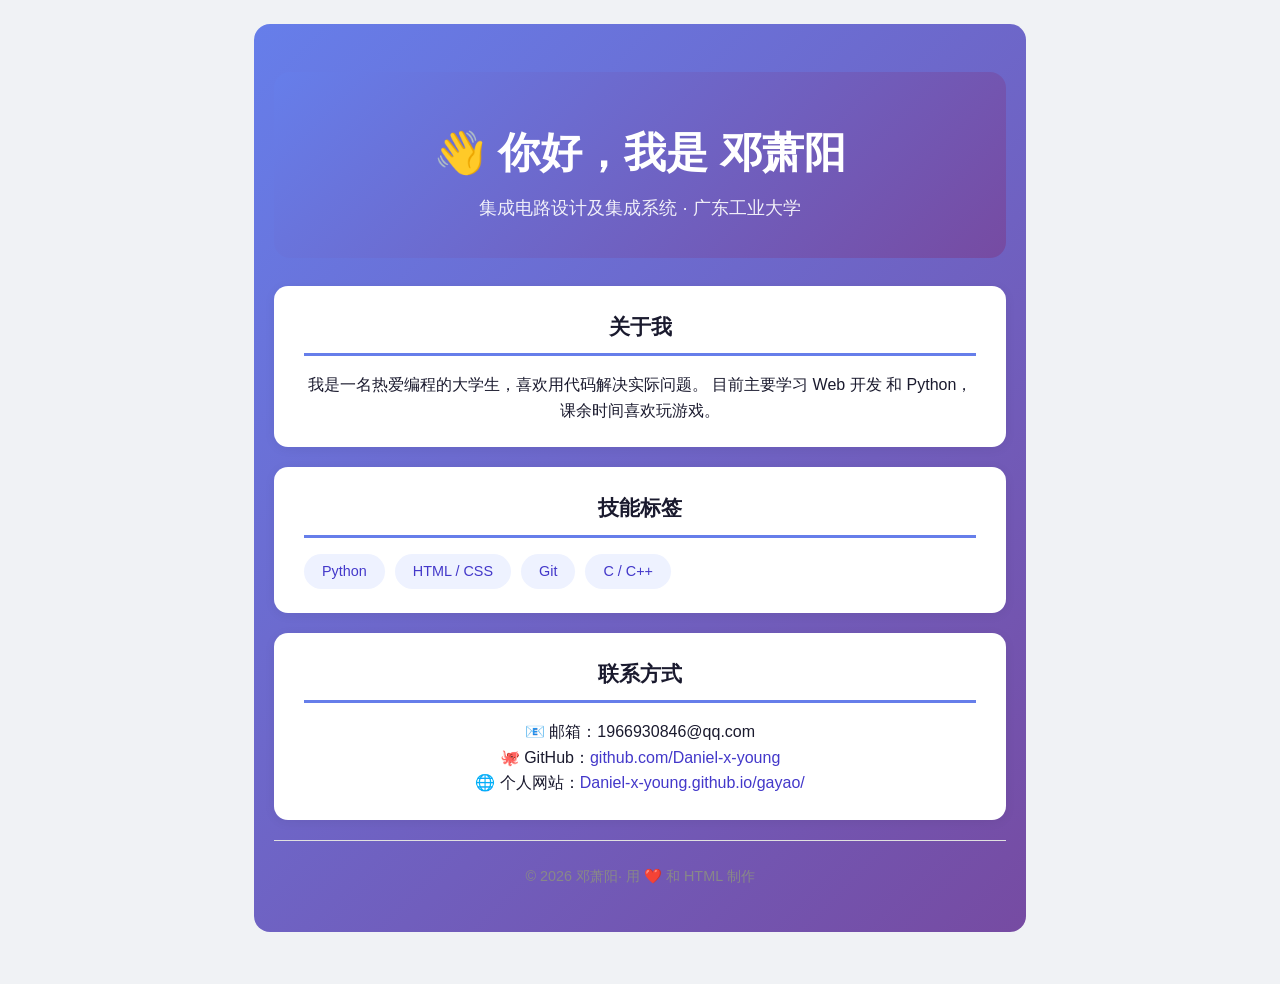
==== index.html @ e06c317d "添加个人网站 index.html 和 style.css" ====
<HTML></HTML>
</HTML>
<!DOCTYPE html>
<html lang="zh-cn"></html>
<head>
    <meta charset="UTF-8">
    <meta name="viewport" content="width=device-width, initial-scale=1.0">
    <title>个人主页-邓萧阳</title>
    <link rel="stylesheet" href="style.css">
</head>
<body>
    <header>
        <header>
        <h1>👋 你好，我是 邓萧阳</h1>
        <p class="subtitle">集成电路设计及集成系统 · 广东工业大学</p>
    </header>

    <!-- ═══════════════════════════════════════ -->
    <!-- 区块2：关于我（about）                -->
    <!-- ═══════════════════════════════════════ -->
    <section id="about">
        <h2>关于我</h2>
        <p>
            我是一名热爱编程的大学生，喜欢用代码解决实际问题。
            目前主要学习 Web 开发 和 Python，课余时间喜欢玩游戏。
        </p>
    </section>

    <!-- ═══════════════════════════════════════ -->
    <!-- 区块3：技能标签（skills）             -->
    <!-- ═══════════════════════════════════════ -->
    <section id="skills">
        <h2>技能标签</h2>
        <ul>
            <li>Python</li>
            <li>HTML / CSS</li>
            <li>Git</li>
            <li>C / C++</li>
        </ul>
    </section>

    <!-- ═══════════════════════════════════════ -->
    <!-- 区块4：联系方式（contact）            -->
    <!-- ═══════════════════════════════════════ -->
    <section id="contact">
        <h2>联系方式</h2>
        <p>📧 邮箱：1966930846@qq.com</p>
        <p>🐙 GitHub：<a href="https://github.com/Daniel-x-young" target="_blank">github.com/Daniel-x-young</a></p>
        <p>🌐 个人网站：<a href="https://Daniel-x-young.github.io/gayao/" target="_blank">Daniel-x-young.github.io/gayao/</a></p>
    </section>

    <!-- ═══════════════════════════════════════ -->
    <!-- 区块5：页脚（footer）                 -->
    <!-- ═══════════════════════════════════════ -->
    <footer>
        <p>© 2026 邓萧阳· 用 ❤️ 和 HTML 制作</p>
    </footer>
</body>
</html>
---- style.css ----
* {
    margin: 0;
    padding: 0;
    box-sizing: border-box;
}

body {
    font-family: -apple-system, BlinkMacSystemFont, "Segoe UI", Roboto, "Helvetica Neue", Arial, sans-serif;
    background-color: #f0f2f5;
    color: #1a1a2e;
    line-height: 1.6;
    padding: 24px;
    max-width: 820px;
    margin: 0 auto;
}
/* ═══════════════════════════════════════════════════ */
/* 区块2：顶部标题区（header）                       */
/* ═══════════════════════════════════════════════════ */

header {
    text-align: center;
    padding: 48px 20px 36px;
    background: linear-gradient(135deg, #667eea 0%, #764ba2 100%);
    color: white;
    border-radius: 16px;
    margin-bottom: 28px;
}

header h1 {
    font-size: 2.6rem;
    margin-bottom: 6px;
    font-weight: 700;
}

header .subtitle {
    font-size: 1.15rem;
    opacity: 0.9;
    font-weight: 300;
}
/* ═══════════════════════════════════════════════════ */
/* 区块3：各内容区块（section）                      */
/* ═══════════════════════════════════════════════════ */

section {
    background: #ffffff;
    color: #1a1a2e;
    padding: 24px 30px;
    border-radius: 14px;
    box-shadow: 0 2px 12px rgba(0, 0, 0, 0.06);
    margin-bottom: 20px;
    transition: box-shadow 0.25s ease;
}

section:hover {
    box-shadow: 0 6px 24px rgba(0, 0, 0, 0.10);
}

section h2 {
    font-size: 1.3rem;
    color: #1a1a2e;
    border-bottom: 3px solid #667eea;
    padding-bottom: 10px;
    margin-bottom: 16px;
    font-weight: 600;
}
/* ═══════════════════════════════════════════════════ */
/* 区块4：技能列表（ul / li）                       */
/* ═══════════════════════════════════════════════════ */

#skills ul {
    list-style: none;
    display: flex;
    flex-wrap: wrap;
    gap: 10px;
}

#skills ul li {
    background: #eef2ff;
    color: #4338ca;
    padding: 6px 18px;
    border-radius: 20px;
    font-size: 0.9rem;
    font-weight: 500;
    transition: transform 0.2s ease, background 0.2s ease;
}

#skills ul li:hover {
    background: #4338ca;
    color: white;
    transform: scale(1.04);
}
/* ═══════════════════════════════════════════════════ */
/* 区块5：链接（a标签）                              */
/* ═══════════════════════════════════════════════════ */

a {
    color: #4338ca;
    text-decoration: none;
    font-weight: 500;
}

a:hover {
    text-decoration: underline;
    color: #1e1b4b;
}
/* ═══════════════════════════════════════════════════ */
/* 区块6：页脚（footer）                            */
/* ═══════════════════════════════════════════════════ */

footer {
    text-align: center;
    color: #888;
    font-size: 0.9rem;
    padding: 24px 0 8px;
    border-top: 1px solid #e0e0e0;
    margin-top: 8px;
}
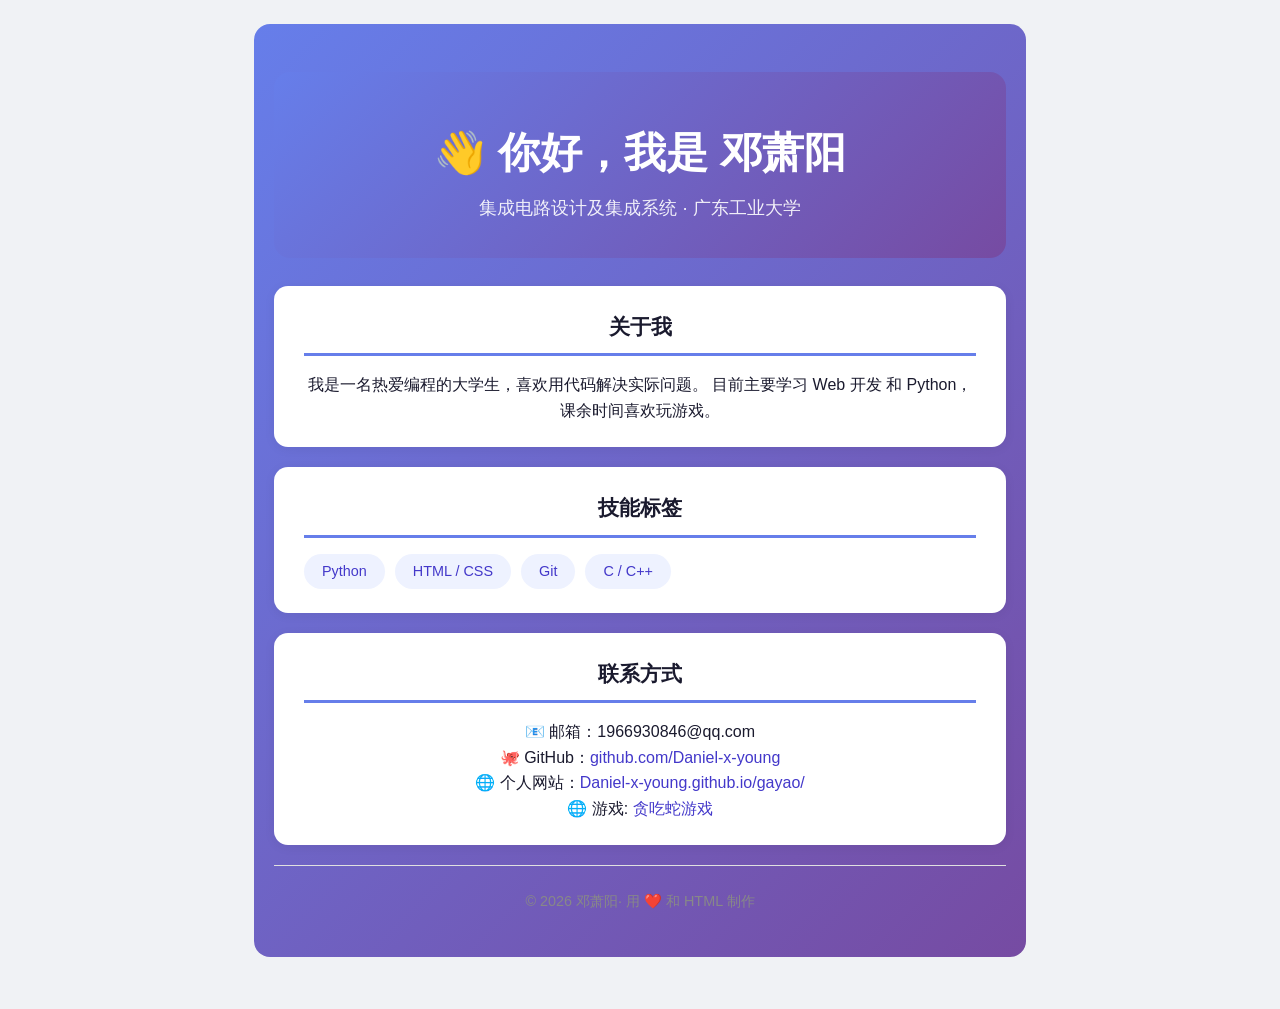
==== commit 86a04891: "更新README：补充阶段一说明和提示词记录" ====
--- a/index.html
+++ b/index.html
@@ -47,6 +47,7 @@
         <p>📧 邮箱：1966930846@qq.com</p>
         <p>🐙 GitHub：<a href="https://github.com/Daniel-x-young" target="_blank">github.com/Daniel-x-young</a></p>
         <p>🌐 个人网站：<a href="https://Daniel-x-young.github.io/gayao/" target="_blank">Daniel-x-young.github.io/gayao/</a></p>
+        <p>🌐  游戏: <a href="snake.html" target="_blank">贪吃蛇游戏</a></p>
     </section>
 
     <!-- ═══════════════════════════════════════ -->
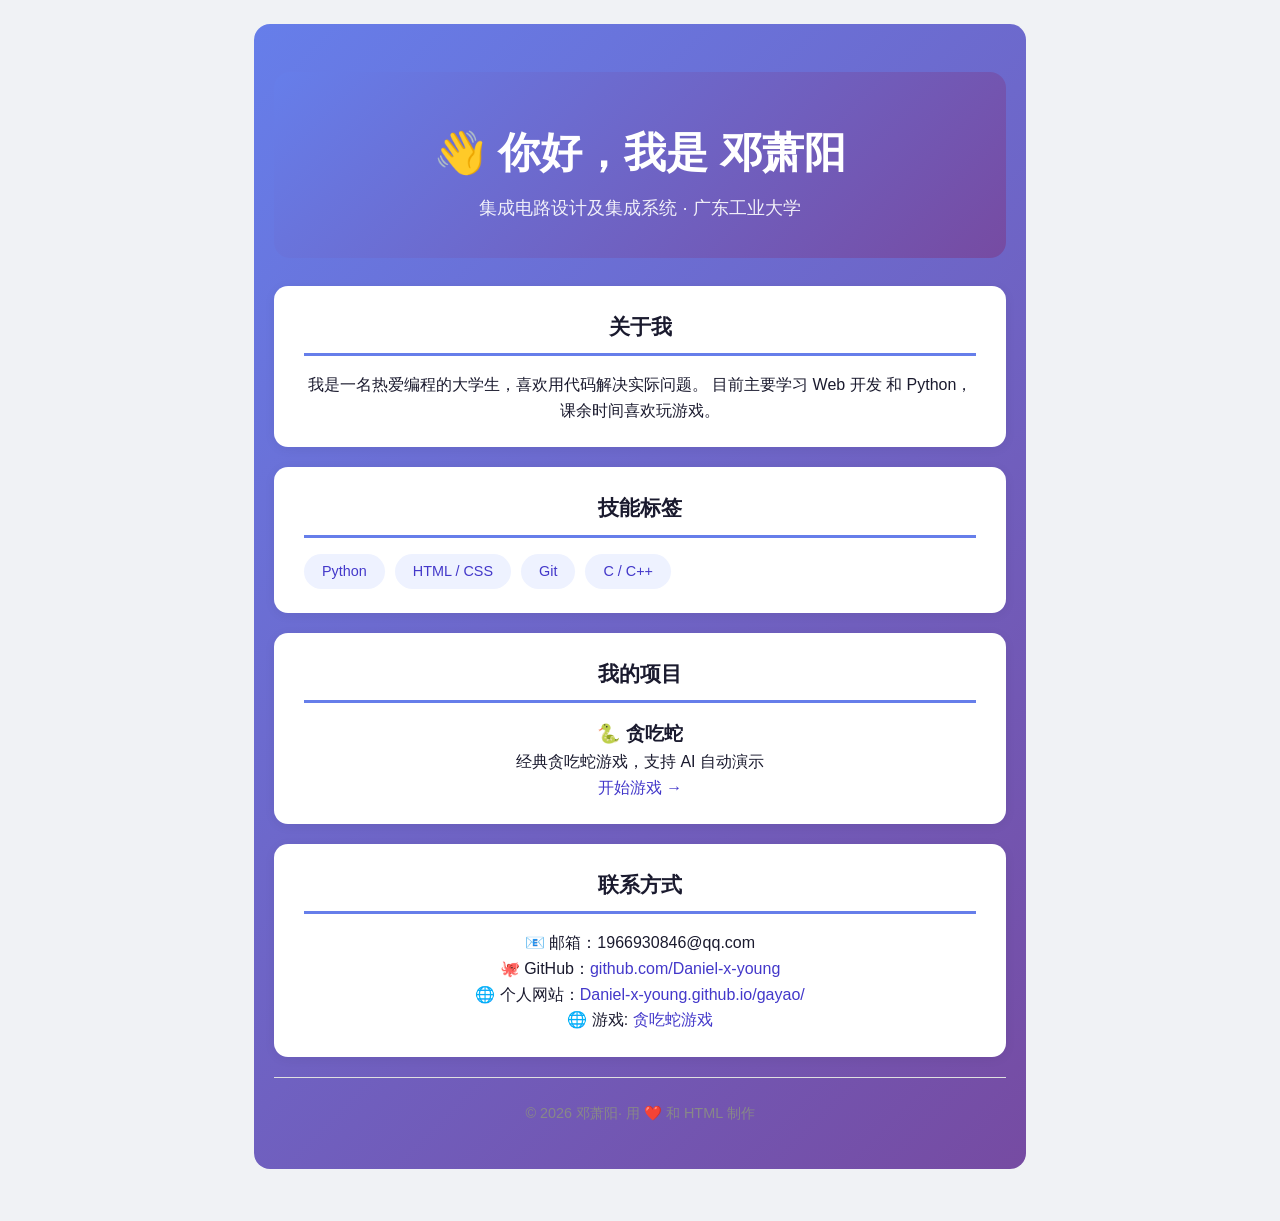
==== commit 49e6c8d9: "第6次提交：个人主页添加贪吃蛇入口" ====
--- a/index.html
+++ b/index.html
@@ -38,6 +38,25 @@
             <li>C / C++</li>
         </ul>
     </section>
+    <section class="projects">
+    <h2>我的项目</h2>
+    <div class="project-card">
+        <h3>🐍 贪吃蛇</h3>
+        <p>经典贪吃蛇游戏，支持 AI 自动演示</p>
+        <a href="game/snake.html" class="btn" onclick="openGame()">开始游戏 →</a>
+    </div>
+</section>
+
+<!-- 全屏游戏遮罩 -->
+<div id="game-modal" class="modal-overlay">
+    <div class="modal-content">
+        <button class="modal-close" onclick="closeGame()">✕</button>
+        <iframe id="game-frame" 
+                src="" 
+                frameborder="0">
+        </iframe>
+    </div>
+</div>
 
     <!-- ═══════════════════════════════════════ -->
     <!-- 区块4：联系方式（contact）            -->
--- a/style.css
+++ b/style.css
@@ -92,7 +92,57 @@
 /* ═══════════════════════════════════════════════════ */
 /* 区块5：链接（a标签）                              */
 /* ═══════════════════════════════════════════════════ */
+.modal-overlay {
+    display: none;
+    position: fixed;
+    inset: 0;
+    background: rgba(0, 0, 0, 0.85);
+    z-index: 9999;
+    justify-content: center;
+    align-items: center;
+}
 
+.modal-overlay.active {
+    display: flex;
+}
+
+.modal-content {
+    position: relative;
+    width: 90vw;
+    height: 90vh;
+    max-width: 900px;
+    max-height: 800px;
+    background: #fff;
+    border-radius: 16px;
+    overflow: hidden;
+    box-shadow: 0 20px 60px rgba(0,0,0,0.5);
+}
+
+.modal-content iframe {
+    width: 100%;
+    height: 100%;
+    border: none;
+}
+
+.modal-close {
+    position: absolute;
+    top: 10px;
+    right: 10px;
+    z-index: 10;
+    width: 36px;
+    height: 36px;
+    border: none;
+    border-radius: 50%;
+    background: rgba(0,0,0,0.6);
+    color: white;
+    font-size: 18px;
+    cursor: pointer;
+    transition: background 0.2s;
+}
+
+.modal-close:hover {
+    background: #e74c3c;
+}
 a {
     color: #4338ca;
     text-decoration: none;
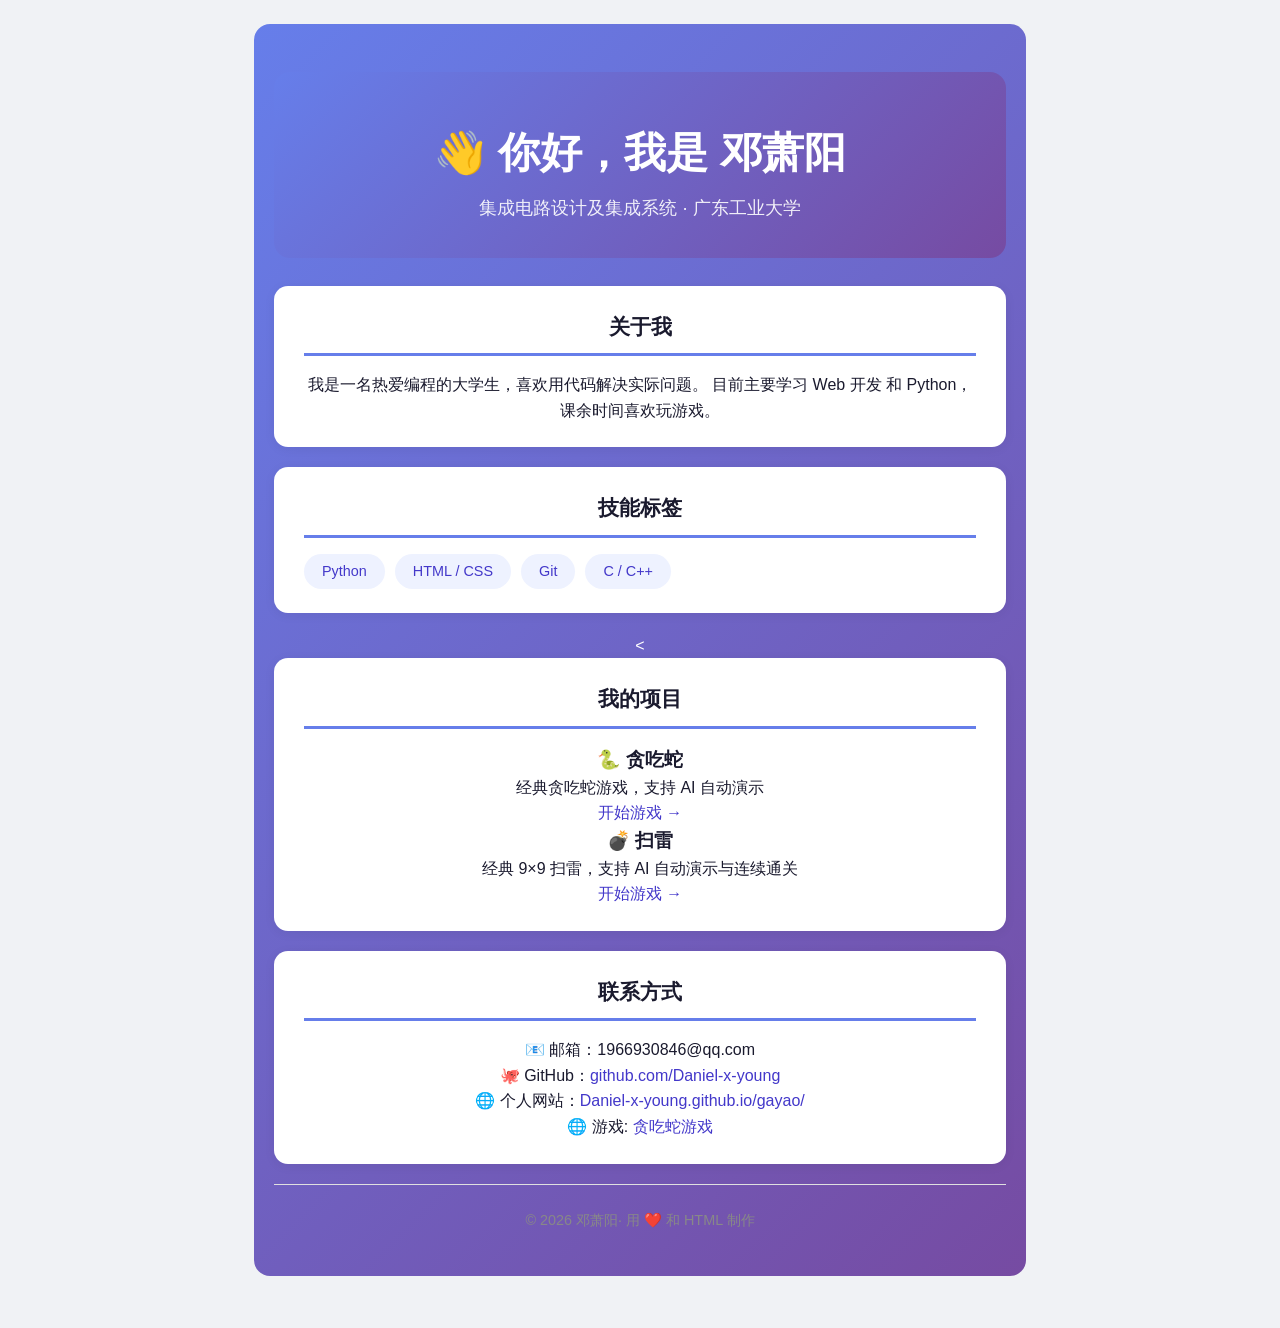
==== commit a0ca63a3: "lei2" ====
--- a/index.html
+++ b/index.html
@@ -38,12 +38,25 @@
             <li>C / C++</li>
         </ul>
     </section>
-    <section class="projects">
+    <<section class="projects">
     <h2>我的项目</h2>
-    <div class="project-card">
-        <h3>🐍 贪吃蛇</h3>
-        <p>经典贪吃蛇游戏，支持 AI 自动演示</p>
-        <a href="game/snake.html" class="btn" onclick="openGame()">开始游戏 →</a>
+
+    <div class="project-grid">
+
+        <!-- 贪吃蛇卡片 -->
+        <div class="project-card">
+            <h3>🐍 贪吃蛇</h3>
+            <p>经典贪吃蛇游戏，支持 AI 自动演示</p>
+            <a href="game/snake.html" class="btn">开始游戏 →</a>
+        </div>
+
+        <!-- 扫雷卡片（新增） -->
+        <div class="project-card">
+            <h3>💣 扫雷</h3>
+            <p>经典 9×9 扫雷，支持 AI 自动演示与连续通关</p>
+            <a href="game/lei.html" class="btn">开始游戏 →</a>
+        </div>
+
     </div>
 </section>
 
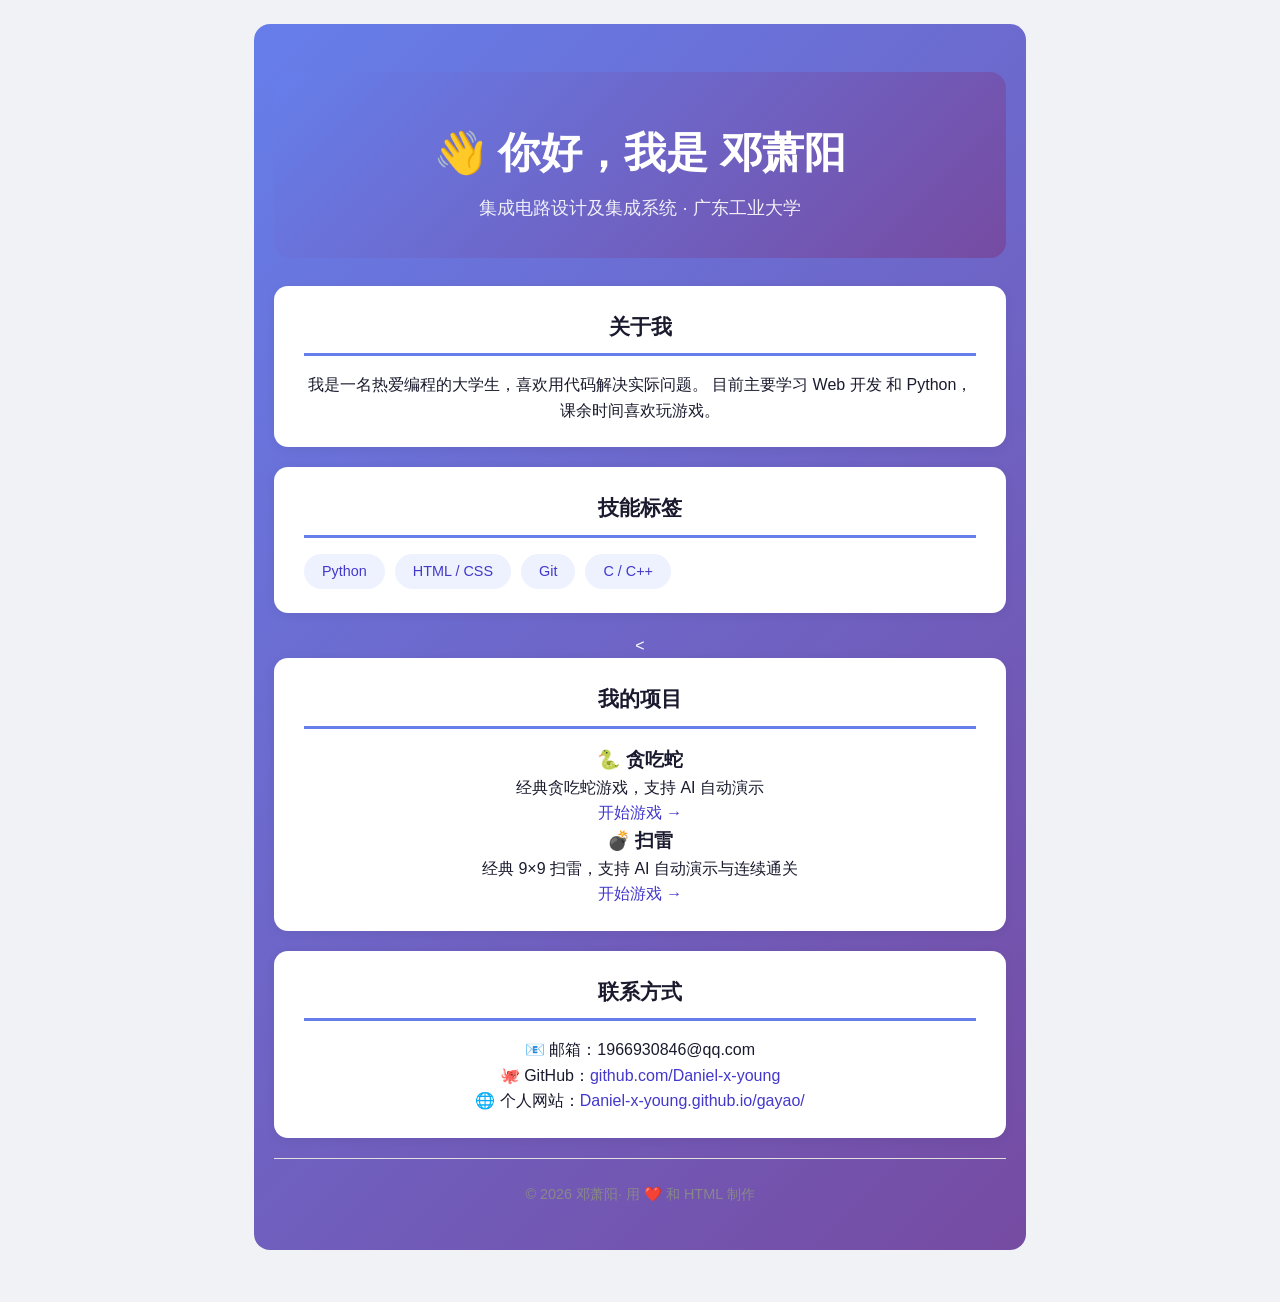
==== commit 27c3dc24: "hhh" ====
--- a/index.html
+++ b/index.html
@@ -79,7 +79,6 @@
         <p>📧 邮箱：1966930846@qq.com</p>
         <p>🐙 GitHub：<a href="https://github.com/Daniel-x-young" target="_blank">github.com/Daniel-x-young</a></p>
         <p>🌐 个人网站：<a href="https://Daniel-x-young.github.io/gayao/" target="_blank">Daniel-x-young.github.io/gayao/</a></p>
-        <p>🌐  游戏: <a href="snake.html" target="_blank">贪吃蛇游戏</a></p>
     </section>
 
     <!-- ═══════════════════════════════════════ -->
